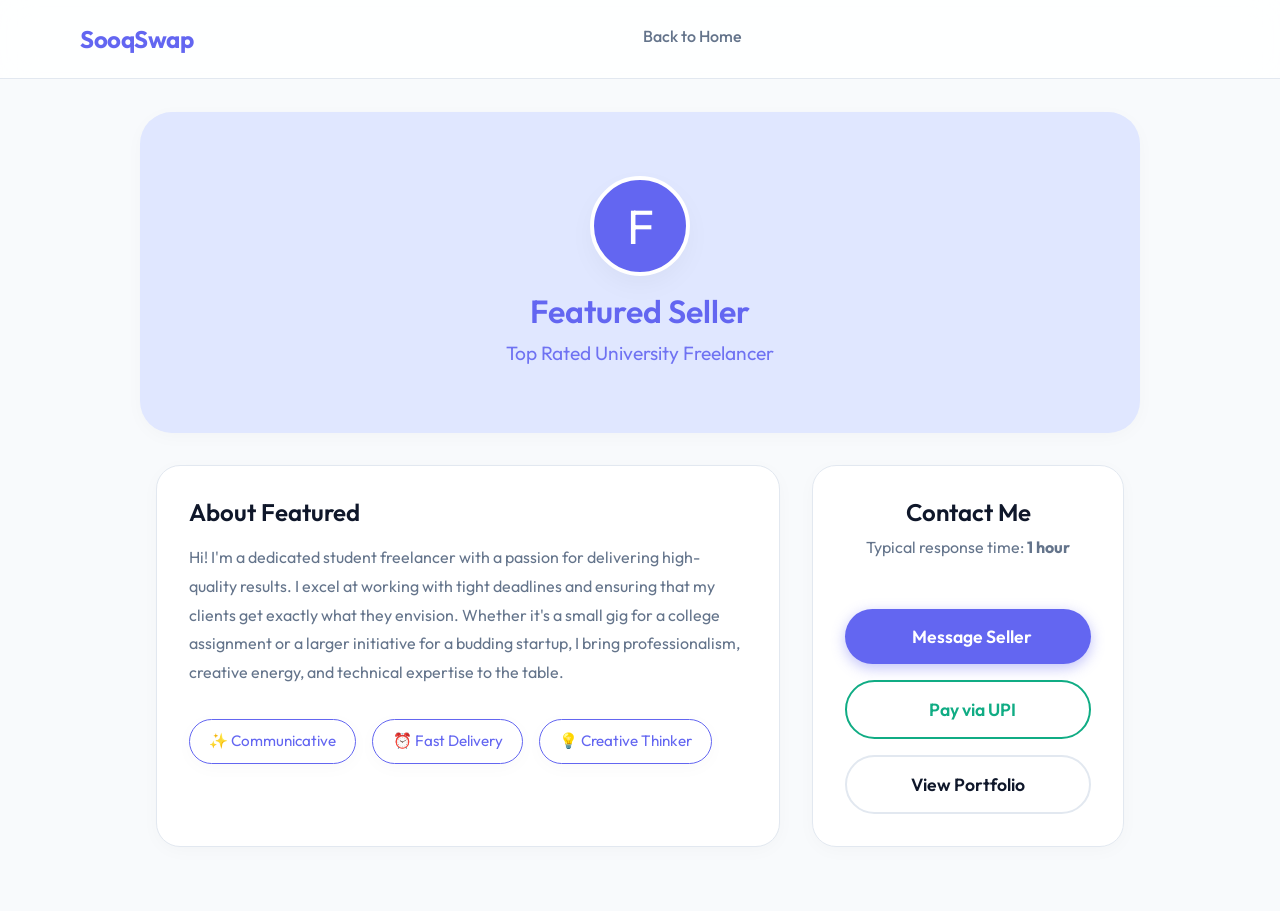
==== seller.html @ bcf52e85 "Add files via upload" ====
<!DOCTYPE html>
<html lang="en">

<head>
    <meta charset="UTF-8">
    <meta name="viewport" content="width=device-width, initial-scale=1.0">
    <title>Seller Profile - SooqSwap</title>
    <link href="https://fonts.googleapis.com/css2?family=Outfit:wght@300;400;500;600;700&display=swap" rel="stylesheet">
    <link rel="stylesheet" href="style.css">
    <script type="module" src="https://unpkg.com/ionicons@7.1.0/dist/ionicons/ionicons.esm.js"></script>
    <script nomodule src="https://unpkg.com/ionicons@7.1.0/dist/ionicons/ionicons.js"></script>
    <style>
        .profile-header {
            background-color: var(--img-bg-1);
            color: var(--brand-primary);
            padding: 4rem 2rem;
            text-align: center;
            border-radius: var(--radius-lg);
            margin: 2rem auto;
            max-width: 1000px;
            box-shadow: var(--shadow-sm);
        }

        .profile-avatar {
            width: 100px;
            height: 100px;
            border-radius: var(--radius-full);
            background-color: var(--brand-primary);
            color: white;
            font-size: 3rem;
            display: flex;
            align-items: center;
            justify-content: center;
            margin: 0 auto 1rem auto;
            border: 4px solid var(--bg-secondary);
            box-shadow: var(--shadow-md);
        }

        .seller-details-container {
            max-width: 1000px;
            margin: 0 auto 4rem auto;
            display: grid;
            grid-template-columns: 2fr 1fr;
            gap: 2rem;
            padding: 0 1rem;
        }

        .about-section {
            background-color: var(--bg-secondary);
            padding: 2rem;
            border-radius: var(--radius-md);
            border: 1px solid var(--border-color);
            box-shadow: var(--shadow-sm);
        }

        .action-card {
            background-color: var(--bg-secondary);
            padding: 2rem;
            border-radius: var(--radius-md);
            border: 1px solid var(--border-color);
            box-shadow: var(--shadow-sm);
            text-align: center;
            position: sticky;
            top: 100px;
        }

        .action-card h3 {
            margin-bottom: 0.5rem;
            font-size: 1.5rem;
        }

        .action-card p {
            color: var(--text-secondary);
            margin-bottom: 2rem;
        }

        /* Live Chat Modal Styles */
        .chat-modal-content {
            background: var(--bg-primary);
            border: 1px solid var(--border-color);
            border-radius: var(--radius-lg);
            width: 100%;
            max-width: 450px;
            box-shadow: var(--shadow-xl);
            display: flex;
            flex-direction: column;
            overflow: hidden;
            height: 80vh;
            max-height: 600px;
        }

        .chat-header {
            background: var(--brand-primary);
            color: white;
            padding: 1rem 1.5rem;
            display: flex;
            align-items: center;
            justify-content: space-between;
        }

        .chat-header-info {
            display: flex;
            align-items: center;
            gap: 1rem;
        }

        .chat-header .avatar-small {
            width: 40px;
            height: 40px;
            border-radius: 50%;
            background: rgba(255, 255, 255, 0.2);
            display: flex;
            align-items: center;
            justify-content: center;
            font-size: 1.2rem;
            font-weight: bold;
        }

        .chat-header h3 {
            font-size: 1.1rem;
            margin-bottom: 0.2rem;
        }

        .chat-header p {
            font-size: 0.8rem;
            opacity: 0.8;
            margin: 0;
        }

        .chat-body {
            padding: 1.5rem;
            flex-grow: 1;
            overflow-y: auto;
            background: var(--bg-secondary);
            display: flex;
            flex-direction: column;
            gap: 1rem;
        }

        .chat-message {
            max-width: 80%;
            padding: 0.8rem 1rem;
            border-radius: var(--radius-md);
            font-size: 0.95rem;
            line-height: 1.4;
            animation: fadeIn 0.3s ease;
        }

        .chat-message.seller {
            background: var(--bg-primary);
            color: var(--text-primary);
            align-self: flex-start;
            border-bottom-left-radius: 0;
            border: 1px solid var(--border-color);
        }

        .chat-message.customer {
            background: var(--brand-primary);
            color: white;
            align-self: flex-end;
            border-bottom-right-radius: 0;
        }

        .chat-message.system-warning {
            background: #fff3cd;
            color: #856404;
            align-self: center;
            border-radius: var(--radius-sm);
            border: 1px solid #ffeeba;
            font-size: 0.85rem;
            text-align: center;
            width: 90%;
            margin: 0.5rem 0;
        }

        .chat-input-area {
            padding: 1rem;
            background: var(--bg-primary);
            border-top: 1px solid var(--border-color);
            display: flex;
            gap: 0.5rem;
            align-items: center;
        }

        .chat-input-area input {
            flex-grow: 1;
            padding: 0.8rem;
            border: 1px solid var(--border-color);
            border-radius: 20px;
            background: var(--bg-secondary);
            color: var(--text-primary);
            outline: none;
        }

        .chat-input-area button {
            width: 45px;
            height: 45px;
            border-radius: 50%;
            border: none;
            background: var(--brand-primary);
            color: white;
            display: flex;
            align-items: center;
            justify-content: center;
            font-size: 1.2rem;
            cursor: pointer;
        }

        .typing-indicator {
            font-size: 0.85rem;
            color: var(--text-secondary);
            margin-left: 0.5rem;
            font-style: italic;
            display: none;
            align-self: flex-start;
        }

        .upi-modal-overlay {
            position: fixed;
            top: 0;
            left: 0;
            right: 0;
            bottom: 0;
            background: rgba(0, 0, 0, 0.7);
            backdrop-filter: blur(4px);
            display: none;
            align-items: center;
            justify-content: center;
            z-index: 1000;
            padding: 1rem;
        }

        .upi-modal-overlay.active {
            display: flex;
            animation: fadeIn 0.3s ease;
        }

        .upi-modal-content {
            background: var(--bg-primary);
            border: 1px solid var(--border-color);
            padding: 2.5rem;
            border-radius: var(--radius-lg);
            text-align: center;
            width: 100%;
            max-width: 400px;
            box-shadow: var(--shadow-xl);
            position: relative;
        }

        .upi-modal-close {
            position: absolute;
            top: 1rem;
            right: 1rem;
            background: transparent;
            border: none;
            font-size: 1.5rem;
            color: var(--text-secondary);
            cursor: pointer;
        }

        .qr-wrapper {
            background: white;
            padding: 1rem;
            border-radius: var(--radius-md);
            display: inline-block;
            margin: 1.5rem 0;
            box-shadow: 0 4px 6px rgba(0, 0, 0, 0.1);
        }
    </style>
</head>

<body>
    <nav class="navbar">
        <div class="nav-container">
            <div class="logo">
                <ion-icon name="flash"></ion-icon>
                <span>SooqSwap</span>
            </div>
            <div class="nav-links">
                <a href="index.html">Back to Home</a>
            </div>
            <div class="nav-actions">
                <button class="theme-toggle" id="themeToggle" aria-label="Toggle Dark Mode">
                    <ion-icon name="moon" class="moon-icon"></ion-icon>
                    <ion-icon name="sunny" class="sun-icon"></ion-icon>
                </button>
            </div>
        </div>
    </nav>

    <main style="padding-top: 80px;">
        <div class="profile-header">
            <div class="profile-avatar" id="dynChar">S</div>
            <h1 id="dynName">Loading Profile...</h1>
            <p style="font-size: 1.2rem; margin-top: 0.5rem; opacity: 0.9;">Top Rated University Freelancer</p>
        </div>

        <div class="seller-details-container">
            <div class="about-section">
                <h2 style="margin-bottom: 1rem;">About <span id="dynNameInline">User</span></h2>
                <p style="color: var(--text-secondary); line-height: 1.8; margin-bottom: 2rem;">
                    Hi! I'm a dedicated student freelancer with a passion for delivering high-quality results. I excel
                    at working with tight deadlines and ensuring that my clients get exactly what they envision.
                    Whether it's a small gig for a college assignment or a larger initiative for a budding startup, I
                    bring professionalism, creative energy, and technical expertise to the table.
                </p>
                <div style="display: flex; gap: 1rem; flex-wrap: wrap;">
                    <span class="tag"
                        style="background: transparent; color: var(--brand-primary); border-color: var(--brand-primary);">✨
                        Communicative</span>
                    <span class="tag"
                        style="background: transparent; color: var(--brand-primary); border-color: var(--brand-primary);">⏰
                        Fast Delivery</span>
                    <span class="tag"
                        style="background: transparent; color: var(--brand-primary); border-color: var(--brand-primary);">💡
                        Creative Thinker</span>
                </div>
            </div>

            <div class="action-card">
                <h3>Contact Me</h3>
                <p>Typical response time: <b>1 hour</b></p>
                <button id="contactBtn" class="btn btn-primary btn-full" style="padding: 1rem;">
                    <ion-icon name="chatbubbles" style="margin-right: 0.5rem;"></ion-icon> Message Seller
                </button>
                <button id="upiBtn" class="btn btn-outline btn-full"
                    style="padding: 1rem; margin-top: 1rem; border-color: #10ac84; color: #10ac84;">
                    <ion-icon name="cash-outline" style="margin-right: 0.5rem;"></ion-icon> Pay via UPI
                </button>
                <button class="btn btn-outline btn-full" style="padding: 1rem; margin-top: 1rem;"
                    onclick="alert('Viewing Complete Portfolio...')">
                    View Portfolio
                </button>
            </div>
        </div>
    </main>

    <!-- UPI QR Modal -->
    <div id="upiModal" class="upi-modal-overlay">
        <div class="upi-modal-content">
            <button id="closeUpiModal" class="upi-modal-close"><ion-icon name="close"></ion-icon></button>
            <h3 style="margin-bottom: 0.5rem; font-size: 1.5rem; color: var(--text-primary);">Secure UPI Payment</h3>
            <p style="color: var(--text-secondary); font-size: 0.95rem;">Scan with any UPI App<br>(GPay, PhonePe, Paytm)
            </p>

            <div class="qr-wrapper">
                <img id="upiQrCode" src="" alt="UPI QR Code" style="display: block; width: 220px; height: 220px;">
            </div>

            <p style="font-weight: 500; color: var(--text-primary); margin-bottom: 1.5rem;" id="modalUpiName">To: Seller
            </p>

            <button id="mobilePayBtn" class="btn btn-outline btn-full"
                style="padding: 1rem; border-color: #10ac84; color: #10ac84;">
                <ion-icon name="phone-portrait-outline" style="margin-right: 0.5rem;"></ion-icon> Pay directly on Mobile
            </button>
        </div>
    </div>

    <!-- Live Chat Modal -->
    <div id="contactModal" class="upi-modal-overlay">
        <div class="chat-modal-content">
            <div class="chat-header">
                <div class="chat-header-info">
                    <div class="avatar-small" id="chatHeaderAvatar">S</div>
                    <div>
                        <h3 id="chatHeaderName">Seller Name</h3>
                        <p>Typically replies quickly using WhatsApp</p>
                    </div>
                </div>
                <button id="closeContactModal"
                    style="background:transparent; border:none; color:white; font-size:1.5rem; cursor:pointer;">
                    <ion-icon name="close"></ion-icon>
                </button>
            </div>

            <div class="chat-body" id="chatBody">
                <div class="chat-message seller" id="welcomeMessage">
                    Hi! I'm online and ready to discuss your project. How can I help?
                </div>
                <div class="typing-indicator" id="typingIndicator">Seller is typing a reply via WhatsApp...</div>
            </div>

            <div class="chat-input-area">
                <input type="text" id="chatInputMessage" placeholder="Type a message..." autocomplete="off">
                <button id="sendChatBtn"><ion-icon name="send"></ion-icon></button>
            </div>
        </div>
    </div>

    <script>
        document.addEventListener('DOMContentLoaded', () => {
            // Theme setup
            const themeToggle = document.getElementById('themeToggle');
            const htmlElement = document.documentElement;
            const savedTheme = localStorage.getItem('theme');
            if (savedTheme) htmlElement.setAttribute('data-theme', savedTheme);
            themeToggle.addEventListener('click', () => {
                let currentTheme = htmlElement.getAttribute('data-theme');
                let newTheme = currentTheme === 'dark' ? 'light' : 'dark';
                htmlElement.setAttribute('data-theme', newTheme);
                localStorage.setItem('theme', newTheme);
            });

            // Extract Name from URL
            const urlParams = new URLSearchParams(window.location.search);
            const sellerName = urlParams.get('seller') || 'Featured Seller';

            document.getElementById('dynName').textContent = sellerName;
            document.getElementById('dynNameInline').textContent = sellerName.split(' ')[0];
            document.getElementById('dynChar').textContent = sellerName.charAt(0).toUpperCase();

            // Live 2-Way Chat Logic (Demo Simulation)
            const contactBtn = document.getElementById('contactBtn');
            const contactModal = document.getElementById('contactModal');
            const closeContactModal = document.getElementById('closeContactModal');
            const sendChatBtn = document.getElementById('sendChatBtn');
            const chatInputMessage = document.getElementById('chatInputMessage');
            const chatBody = document.getElementById('chatBody');
            const typingIndicator = document.getElementById('typingIndicator');
            const welcomeMessage = document.getElementById('welcomeMessage');
            const chatHeaderName = document.getElementById('chatHeaderName');
            const chatHeaderAvatar = document.getElementById('chatHeaderAvatar');

            if (contactBtn && contactModal) {

                chatHeaderName.textContent = sellerName;
                chatHeaderAvatar.textContent = sellerName.charAt(0).toUpperCase();
                welcomeMessage.textContent = `Hi! I'm ${sellerName.split(' ')[0]}, online and ready to discuss your project. How can I help?`;

                const closeCModal = () => contactModal.classList.remove('active');
                closeContactModal.addEventListener('click', closeCModal);

                contactBtn.addEventListener('click', () => {
                    contactModal.classList.add('active');
                    chatInputMessage.focus();
                });

                // Helper to prevent HTML injection while still allowing our blur span
                function escapeHTML(str) {
                    const div = document.createElement('div');
                    div.textContent = str;
                    return div.innerHTML;
                }

                function addMessage(text, isCustomer = true) {
                    const msgDiv = document.createElement('div');
                    msgDiv.classList.add('chat-message');
                    msgDiv.classList.add(isCustomer ? 'customer' : 'seller');

                    // Escape raw text first
                    let safeText = escapeHTML(text);

                    // Dynamically blur phone numbers
                    const phoneRegex = /[+]?[(]?[0-9]{3}[)]?[-\s.]?[0-9]{3}[-\s.]?[0-9]{4,6}/g;
                    safeText = safeText.replace(phoneRegex, '<span style="filter: blur(5px); user-select: none; display: inline-block; cursor: not-allowed; opacity: 0.8;" title="Phone numbers are redacted for safety">$&</span>');

                    msgDiv.innerHTML = safeText;
                    chatBody.insertBefore(msgDiv, typingIndicator);
                    chatBody.scrollTop = chatBody.scrollHeight;
                }

                function handleSend() {
                    const text = chatInputMessage.value.trim();
                    if (!text) return;

                    // 1. Add Customer Message to UI
                    addMessage(text, true);
                    chatInputMessage.value = '';

                    // 2. Simulate message route to WhatsApp backend
                    console.log(`[Backend Log] Routed customer message to WhatsApp for ${sellerName}: "${text}"`);

                    // 3. Simulate Seller responding from their phone (Demo Mode)
                    setTimeout(() => {
                        typingIndicator.style.display = 'block';
                        chatBody.scrollTop = chatBody.scrollHeight;

                        setTimeout(() => {
                            typingIndicator.style.display = 'none';

                            // A dummy automated response to show off the two-way feature
                            const dummyResponses = [
                                "Hello! I received your message on my WhatsApp.",
                                "That sounds great! My typical turnaround time for this kind of work is 2 days.",
                                "Excellent. Could you upload the files through the SooqSwap secure portal?",
                                "You can reach me directly on my personal number: +91 9961022602 if you prefer."
                            ];
                            let randomReply = dummyResponses[Math.floor(Math.random() * dummyResponses.length)];

                            // If they asked for a number or we randomly picked the number response, trigger the safety feature
                            if (text.toLowerCase().includes('number') || text.toLowerCase().includes('phone')) {
                                randomReply = "Sure, you can call my personal cell at 9961022602.";
                            }

                            // Actually output the seller's bubble
                            addMessage(randomReply, false);

                            // Immediately scan the DOM or the string we just sent to see if it breaches safety.
                            const phoneRegex = /[+]?[(]?[0-9]{3}[)]?[-\s.]?[0-9]{3}[-\s.]?[0-9]{4,6}/im;
                            if (phoneRegex.test(randomReply)) {
                                setTimeout(() => {
                                    const warningDiv = document.createElement('div');
                                    warningDiv.classList.add('chat-message', 'system-warning');
                                    warningDiv.innerHTML = `<ion-icon name="warning-outline" style="vertical-align: middle; margin-right: 4px; font-size: 1.1rem; color: #dc3545;"></ion-icon> <strong>Safety Alert:</strong> The seller provided a personal phone number. For your protection and payment security, please keep all communication and transactions within the SooqSwap platform.`;
                                    chatBody.insertBefore(warningDiv, typingIndicator);
                                    chatBody.scrollTop = chatBody.scrollHeight;
                                }, 800);
                            }
                        }, 2500); // Seller takes 2.5s to type
                    }, 1000); // 1s delay before starting to type
                }

                sendChatBtn.addEventListener('click', handleSend);
                chatInputMessage.addEventListener('keypress', (e) => {
                    if (e.key === 'Enter') handleSend();
                });
            }

            // UPI Payment Logic
            const upiBtn = document.getElementById('upiBtn');
            const upiModal = document.getElementById('upiModal');
            const closeUpiModal = document.getElementById('closeUpiModal');
            const upiQrCode = document.getElementById('upiQrCode');
            const mobilePayBtn = document.getElementById('mobilePayBtn');
            const modalUpiName = document.getElementById('modalUpiName');

            if (upiBtn && upiModal) {
                // Close Modal Logic
                const closeModal = () => upiModal.classList.remove('active');
                closeUpiModal.addEventListener('click', closeModal);
                upiModal.addEventListener('click', (e) => {
                    if (e.target === upiModal) closeModal();
                });

                let generatedUpiLink = '';

                upiBtn.addEventListener('click', () => {
                    if (sellerName.toLowerCase().includes('shivanaraya suresh')) {
                        // Note: Replace with your actual UPI ID if it is different
                        const YOUR_UPI_ID = '9961022602@ybl';

                        // Construct Standard Intent
                        generatedUpiLink = `upi://pay?pa=${YOUR_UPI_ID}&pn=${encodeURIComponent(sellerName)}&cu=INR&tn=SooqSwap Payment`;

                        // Generate dynamic QR Code image via QRServer API
                        upiQrCode.src = `https://api.qrserver.com/v1/create-qr-code/?size=250x250&data=${encodeURIComponent(generatedUpiLink)}`;
                        modalUpiName.textContent = `To: ${sellerName}`;

                        // Show the Modal
                        upiModal.classList.add('active');
                    } else {
                        alert('Direct UPI QR payments are only enabled for verified sellers like Shivanaraya Suresh.');
                    }
                });

                // Mobile intent click fallback inside modal
                mobilePayBtn.addEventListener('click', () => {
                    if (generatedUpiLink) {
                        window.location.href = generatedUpiLink;
                    }
                });
            }
        });
    </script>
</body>

</html>
---- style.css ----
:root {
    /* Light Theme Tokens */
    --bg-primary: #f8fafc;
    --bg-secondary: #ffffff;
    --text-primary: #0f172a;
    --text-secondary: #64748b;
    --border-color: #e2e8f0;

    --brand-primary: #6366f1;
    --brand-primary-hover: #4f46e5;

    --nav-bg: rgba(255, 255, 255, 0.85);
    --shadow-sm: 0 4px 20px -2px rgb(0 0 0 / 0.03);
    /* Softer shadows for aesthetic feel */
    --shadow-md: 0 10px 30px -5px rgb(0 0 0 / 0.05);
    --shadow-lg: 0 20px 40px -10px rgb(0 0 0 / 0.08);

    --radius-sm: 16px;
    --radius-md: 24px;
    --radius-lg: 32px;
    --radius-full: 9999px;

    /* Dynamic Image BGs */
    --img-bg-1: #e0e7ff;
    --img-bg-2: #ccfbf1;
    --img-bg-3: #fce7f3;
    --img-bg-4: #e0f2fe;
}

[data-theme="dark"] {
    /* Dark Theme Tokens */
    --bg-primary: #0f172a;
    --bg-secondary: #1e293b;
    --text-primary: #f8fafc;
    --text-secondary: #94a3b8;
    --border-color: #334155;

    --brand-primary: #818cf8;
    --brand-primary-hover: #a5b4fc;

    --nav-bg: rgba(30, 41, 59, 0.85);
    --shadow-sm: 0 4px 20px -2px rgb(0 0 0 / 0.15);
    --shadow-md: 0 10px 30px -5px rgb(0 0 0 / 0.25);
    --shadow-lg: 0 20px 40px -10px rgb(0 0 0 / 0.4);

    /* Dark Theme Image BGs */
    --img-bg-1: #312e81;
    --img-bg-2: #115e59;
    --img-bg-3: #831843;
    --img-bg-4: #075985;
}

* {
    margin: 0;
    padding: 0;
    box-sizing: border-box;
    transition: background-color 0.4s ease, color 0.4s ease, border-color 0.4s ease, box-shadow 0.4s ease;
}

body {
    font-family: 'Outfit', sans-serif;
    background-color: var(--bg-primary);
    color: var(--text-primary);
    line-height: 1.6;
    overflow-x: hidden;
}

a {
    text-decoration: none;
    color: inherit;
}

h1,
h2,
h3 {
    line-height: 1.2;
    font-weight: 600;
}

/* Navbar */
.navbar {
    position: fixed;
    top: 0;
    left: 0;
    width: 100%;
    z-index: 100;
    background-color: var(--nav-bg);
    backdrop-filter: blur(16px);
    -webkit-backdrop-filter: blur(16px);
    border-bottom: 1px solid var(--border-color);
}

.nav-container {
    max-width: 1200px;
    margin: 0 auto;
    padding: 1.25rem 2rem;
    display: flex;
    justify-content: space-between;
    align-items: center;
}

.logo {
    display: flex;
    align-items: center;
    gap: 0.5rem;
    font-size: 1.5rem;
    font-weight: 700;
    color: var(--brand-primary);
    letter-spacing: -0.5px;
}

.nav-links {
    display: flex;
    gap: 2.5rem;
}

.nav-links a {
    font-weight: 500;
    color: var(--text-secondary);
    position: relative;
    padding-bottom: 0.25rem;
}

.nav-links a:hover,
.nav-links a.active {
    color: var(--brand-primary);
}

.nav-links a.active::after {
    content: '';
    position: absolute;
    bottom: -4px;
    left: 0;
    width: 100%;
    height: 3px;
    background-color: var(--brand-primary);
    border-radius: var(--radius-full);
}

.nav-actions {
    display: flex;
    align-items: center;
    gap: 1.25rem;
}

.theme-toggle {
    background: none;
    border: none;
    color: var(--text-primary);
    font-size: 1.5rem;
    cursor: pointer;
    display: flex;
    align-items: center;
    justify-content: center;
    padding: 0.5rem;
    border-radius: var(--radius-full);
}

.theme-toggle:hover {
    background-color: var(--bg-secondary);
}

.theme-toggle .sun-icon {
    display: none;
}

[data-theme="dark"] .theme-toggle .moon-icon {
    display: none;
}

[data-theme="dark"] .theme-toggle .sun-icon {
    display: block;
}

.btn {
    padding: 0.8rem 1.75rem;
    border-radius: var(--radius-full);
    font-weight: 600;
    font-family: 'Outfit', sans-serif;
    cursor: pointer;
    border: none;
    transition: transform 0.3s cubic-bezier(0.4, 0, 0.2, 1), box-shadow 0.3s;
}

.btn:hover {
    transform: translateY(-2px);
}

.btn-outline {
    background: transparent;
    border: 2px solid var(--border-color);
    color: var(--text-primary);
}

.btn-outline:hover {
    border-color: var(--brand-primary);
    color: var(--brand-primary);
}

.btn-primary {
    background: var(--brand-primary);
    color: white;
    box-shadow: 0 4px 14px 0 rgba(99, 102, 241, 0.4);
}

.btn-primary:hover {
    background: var(--brand-primary-hover);
    box-shadow: 0 8px 24px rgba(99, 102, 241, 0.5);
}

/* Main Layout */
main {
    max-width: 1200px;
    margin: 0 auto;
    padding: 0 2rem;
    padding-top: 120px;
    /* Offset navbar */
}

/* Hero Section */
.hero {
    position: relative;
    padding: 6rem 0 5rem;
    text-align: center;
    display: flex;
    flex-direction: column;
    align-items: center;
}

.hero-content {
    display: flex;
    flex-direction: column;
    align-items: center;
    width: 100%;
    position: relative;
    z-index: 1;
}

/* Floating Shapes */
.floating-shape {
    position: absolute;
    border-radius: var(--radius-full);
    filter: blur(80px);
    z-index: 0;
    opacity: 0.4;
    animation: float 12s infinite ease-in-out alternate;
}

.shape-1 {
    width: 350px;
    height: 350px;
    background: var(--brand-primary);
    top: 5%;
    left: -10%;
    animation-delay: 0s;
}

.shape-2 {
    width: 450px;
    height: 450px;
    background: #f472b6;
    top: 30%;
    right: -15%;
    animation-delay: -6s;
}

.shape-3 {
    width: 300px;
    height: 300px;
    background: #38bdf8;
    bottom: -20%;
    left: 15%;
    animation-delay: -3s;
}

@keyframes float {
    0% {
        transform: translate(0, 0) scale(1);
    }

    100% {
        transform: translate(40px, -40px) scale(1.1);
    }
}

.hero h1 {
    font-size: 4rem;
    margin-bottom: 1.5rem;
    letter-spacing: -1.5px;
    background: linear-gradient(135deg, var(--brand-primary), #a855f7);
    -webkit-background-clip: text;
    background-clip: text;
    -webkit-text-fill-color: transparent;
    max-width: 900px;
}

.hero p {
    font-size: 1.25rem;
    color: var(--text-secondary);
    max-width: 650px;
    margin-bottom: 3.5rem;
}

.search-bar-container {
    position: relative;
    width: 100%;
    max-width: 700px;
    margin: 0 auto 1.5rem auto;
}

.search-bar {
    display: flex;
    align-items: center;
    background-color: var(--bg-secondary);
    padding: 0.5rem;
    border-radius: var(--radius-full);
    box-shadow: var(--shadow-md);
    width: 100%;
    border: 1px solid var(--border-color);
    transition: all 0.3s ease;
}

.search-bar:hover {
    box-shadow: var(--shadow-lg);
}

.search-dropdown {
    position: absolute;
    top: calc(100% + 10px);
    left: 0;
    right: 0;
    background: var(--bg-secondary);
    border: 1px solid var(--border-color);
    border-radius: var(--radius-md);
    box-shadow: var(--shadow-lg);
    z-index: 50;
    max-height: 350px;
    overflow-y: auto;
    padding: 0.5rem;
    animation: fadeIn 0.2s ease;
}

.search-result-item {
    display: flex;
    align-items: center;
    gap: 1rem;
    padding: 0.75rem 1rem;
    border-radius: var(--radius-sm);
    cursor: pointer;
    transition: background 0.2s;
    text-align: left;
}

.search-result-item:hover {
    background: var(--bg-primary);
}

.search-result-item .item-icon {
    width: 40px;
    height: 40px;
    border-radius: var(--radius-sm);
    display: flex;
    align-items: center;
    justify-content: center;
    font-size: 1.5rem;
    background: var(--img-bg-1);
    color: var(--brand-primary);
}

.search-result-item .item-details {
    flex: 1;
}

.search-result-item .item-title {
    font-size: 1rem;
    font-weight: 500;
    color: var(--text-primary);
    margin-bottom: 0.15rem;
    display: -webkit-box;
    -webkit-line-clamp: 1;
    line-clamp: 1;
    -webkit-box-orient: vertical;
    overflow: hidden;
}

.search-result-item .item-seller {
    font-size: 0.85rem;
    color: var(--text-secondary);
}

.search-bar ion-icon {
    font-size: 1.5rem;
    color: var(--text-secondary);
    margin: 0 1.25rem;
}

.search-bar input {
    flex: 1;
    border: none;
    background: transparent;
    font-size: 1.1rem;
    color: var(--text-primary);
    font-family: 'Outfit', sans-serif;
    outline: none;
}

.search-bar input::placeholder {
    color: var(--text-secondary);
}

.search-btn {
    background-color: var(--brand-primary);
    color: white;
    border: none;
    padding: 1.1rem 2.25rem;
    border-radius: var(--radius-full);
    font-family: 'Outfit', sans-serif;
    font-weight: 600;
    font-size: 1rem;
    cursor: pointer;
    transition: background-color 0.2s, transform 0.2s;
}

.search-btn:hover {
    background-color: var(--brand-primary-hover);
    transform: scale(1.02);
}

.popular-tags {
    margin-top: 2.5rem;
    display: flex;
    gap: 1rem;
    align-items: center;
    flex-wrap: wrap;
    justify-content: center;
    color: var(--text-secondary);
}

.tag {
    background-color: var(--bg-secondary);
    padding: 0.6rem 1.2rem;
    border-radius: var(--radius-full);
    font-size: 0.95rem;
    border: 1px solid var(--border-color);
    cursor: pointer;
    box-shadow: var(--shadow-sm);
    transition: all 0.3s ease;
}

.tag:hover {
    border-color: var(--brand-primary);
    color: var(--brand-primary);
    transform: translateY(-2px);
    box-shadow: var(--shadow-md);
}

/* Services Section */
.services {
    padding: 4rem 0 8rem;
}

.section-header {
    display: flex;
    justify-content: space-between;
    align-items: flex-end;
    margin-bottom: 3rem;
    padding: 0 0.5rem;
}

.section-header h2 {
    font-size: 2.25rem;
    letter-spacing: -0.5px;
}

.view-all {
    display: flex;
    align-items: center;
    gap: 0.5rem;
    color: var(--brand-primary);
    font-weight: 600;
    font-size: 1.1rem;
    transition: gap 0.3s ease;
}

.view-all:hover {
    gap: 0.75rem;
}

.services-grid {
    display: grid;
    grid-template-columns: repeat(auto-fill, minmax(290px, 1fr));
    gap: 2.5rem;
}

/* Service Card */
.service-card {
    background-color: var(--bg-secondary);
    border-radius: var(--radius-md);
    overflow: hidden;
    border: 1px solid var(--border-color);
    box-shadow: var(--shadow-sm);
    transition: transform 0.4s cubic-bezier(0.175, 0.885, 0.32, 1.275), box-shadow 0.4s ease;
    display: flex;
    flex-direction: column;
}

.service-card:hover {
    transform: translateY(-12px);
    box-shadow: var(--shadow-lg);
}

.card-image {
    height: 200px;
    display: flex;
    align-items: center;
    justify-content: center;
}

.card-icon {
    font-size: 4.5rem;
    color: var(--brand-primary);
    opacity: 0.8;
    transition: transform 0.5s ease;
}

.service-card:hover .card-icon {
    transform: scale(1.1);
}

.card-content {
    padding: 1.75rem;
    display: flex;
    flex-direction: column;
    flex: 1;
}

.seller-info {
    display: flex;
    align-items: center;
    gap: 0.75rem;
    margin-bottom: 1.25rem;
}

.avatar {
    width: 36px;
    height: 36px;
    border-radius: var(--radius-full);
    display: flex;
    align-items: center;
    justify-content: center;
    color: white;
    font-weight: bold;
    font-size: 1rem;
}

.seller-name {
    font-weight: 600;
    font-size: 1rem;
}

.level {
    font-size: 0.85rem;
    color: var(--brand-primary);
    background: var(--bg-primary);
    padding: 0.3rem 0.6rem;
    border-radius: var(--radius-full);
    margin-left: auto;
    font-weight: 500;
}

.service-card h3 {
    font-size: 1.15rem;
    font-weight: 500;
    margin-bottom: 1.75rem;
    flex: 1;
    display: -webkit-box;
    -webkit-line-clamp: 2;
    line-clamp: 2;
    -webkit-box-orient: vertical;
    overflow: hidden;
    color: var(--text-primary);
}

.rating {
    display: flex;
    align-items: center;
    gap: 0.25rem;
    color: #f59e0b;
    font-weight: 600;
    margin-bottom: 1rem;
}

.rating .reviews {
    color: var(--text-secondary);
    font-weight: 400;
    font-size: 0.95rem;
    margin-left: 0.25rem;
}

.card-footer {
    border-top: 1px solid var(--border-color);
    padding-top: 1.25rem;
}

/* Dual Pricing Layout */
.price-model {
    display: flex;
    align-items: center;
    justify-content: space-between;
}

.price-tier {
    display: flex;
    flex-direction: column;
}

.price-tier small {
    font-size: 0.75rem;
    text-transform: uppercase;
    letter-spacing: 1px;
    color: var(--text-secondary);
    margin-bottom: 0.25rem;
}

.price-tier strong {
    font-size: 1.15rem;
    color: var(--text-primary);
}

.price-tier.student strong {
    color: var(--brand-primary);
    /* Highlighted price for students */
}

.divider {
    width: 1px;
    height: 30px;
    background-color: var(--border-color);
    margin: 0 1rem;
}

/* Categories Section */
.categories {
    padding: 4rem 0;
}

.categories-grid {
    display: grid;
    grid-template-columns: repeat(auto-fit, minmax(250px, 1fr));
    gap: 2rem;
}

.category-card {
    background-color: var(--bg-secondary);
    padding: 2rem;
    border-radius: var(--radius-md);
    border: 1px solid var(--border-color);
    box-shadow: var(--shadow-sm);
    text-align: center;
    transition: transform 0.3s ease, box-shadow 0.3s ease;
    cursor: pointer;
}

.category-card:hover {
    transform: translateY(-8px);
    box-shadow: var(--shadow-md);
    border-color: var(--brand-primary);
}

.cat-icon-wrapper {
    width: 64px;
    height: 64px;
    border-radius: var(--radius-full);
    display: flex;
    align-items: center;
    justify-content: center;
    font-size: 2rem;
    margin: 0 auto 1.25rem;
}

.category-card h3 {
    font-size: 1.25rem;
    margin-bottom: 0.5rem;
}

.category-card p {
    color: var(--text-secondary);
    font-size: 0.95rem;
}

/* How It Works Section */
.how-it-works {
    padding: 6rem 0;
    background-color: var(--bg-primary);
}

.section-header.center {
    text-align: center;
    justify-content: center;
    flex-direction: column;
}

.steps-container {
    display: grid;
    grid-template-columns: repeat(auto-fit, minmax(300px, 1fr));
    gap: 3rem;
    margin-top: 3rem;
    text-align: center;
}

.step {
    padding: 2rem;
}

.step-icon {
    position: relative;
    width: 80px;
    height: 80px;
    margin: 0 auto 1.5rem;
    background-color: var(--img-bg-1);
    color: var(--brand-primary);
    border-radius: var(--radius-full);
    display: flex;
    align-items: center;
    justify-content: center;
    font-size: 2.5rem;
}

.step-number {
    position: absolute;
    top: -5px;
    right: -5px;
    width: 30px;
    height: 30px;
    background-color: var(--text-primary);
    color: var(--bg-primary);
    border-radius: var(--radius-full);
    font-size: 1rem;
    font-weight: bold;
    display: flex;
    align-items: center;
    justify-content: center;
    border: 3px solid var(--bg-primary);
}

.step h3 {
    font-size: 1.5rem;
    margin-bottom: 1rem;
}

.step p {
    color: var(--text-secondary);
    line-height: 1.6;
}

/* Modal Styling */
.modal-overlay {
    position: fixed;
    top: 0;
    left: 0;
    width: 100%;
    height: 100%;
    background-color: rgba(15, 23, 42, 0.7);
    backdrop-filter: blur(8px);
    -webkit-backdrop-filter: blur(8px);
    z-index: 1000;
    display: flex;
    align-items: center;
    justify-content: center;
    opacity: 0;
    visibility: hidden;
    transition: all 0.3s ease;
}

.modal-overlay.active {
    opacity: 1;
    visibility: visible;
}

.modal-content {
    background-color: var(--bg-secondary);
    width: 100%;
    max-width: 450px;
    border-radius: var(--radius-lg);
    padding: 2.5rem;
    position: relative;
    box-shadow: var(--shadow-lg);
    transform: scale(0.95) translateY(20px);
    transition: all 0.3s cubic-bezier(0.4, 0, 0.2, 1);
    border: 1px solid var(--border-color);
}

.modal-overlay.active .modal-content {
    transform: scale(1) translateY(0);
}

.close-modal {
    position: absolute;
    top: 1.5rem;
    right: 1.5rem;
    background: none;
    border: none;
    font-size: 1.5rem;
    color: var(--text-secondary);
    cursor: pointer;
    transition: color 0.2s;
}

.close-modal:hover {
    color: var(--text-primary);
}

.modal-header {
    text-align: center;
    margin-bottom: 2rem;
}

.modal-logo-icon {
    font-size: 2.5rem;
    color: var(--brand-primary);
    margin-bottom: 1rem;
}

.modal-header h2 {
    font-size: 1.8rem;
    margin-bottom: 0.5rem;
}

.modal-header p {
    color: var(--text-secondary);
}

.auth-tabs {
    display: flex;
    justify-content: center;
    gap: 1rem;
    margin-bottom: 1.5rem;
    border-bottom: 1px solid var(--border-color);
}

.auth-tab {
    background: none;
    border: none;
    padding: 0.75rem 1rem;
    font-size: 1rem;
    color: var(--text-secondary);
    font-weight: 500;
    cursor: pointer;
    font-family: inherit;
    border-bottom: 2px solid transparent;
    transition: all 0.2s;
}

.auth-tab:hover {
    color: var(--text-primary);
}

.auth-tab.active {
    color: var(--brand-primary);
    border-bottom-color: var(--brand-primary);
}

.form-hint {
    font-size: 0.85rem;
    color: var(--text-secondary);
    margin-bottom: 1.5rem;
    text-align: center;
}

.modal-form .input-group {
    margin-bottom: 1.5rem;
}

.input-group label {
    display: block;
    margin-bottom: 0.5rem;
    font-weight: 500;
    font-size: 0.95rem;
}

.input-group input {
    width: 100%;
    padding: 0.8rem 1rem;
    border-radius: var(--radius-md);
    border: 1px solid var(--border-color);
    background-color: var(--bg-primary);
    color: var(--text-primary);
    font-family: 'Outfit', sans-serif;
    outline: none;
    transition: border-color 0.2s;
}

.input-group input:focus {
    border-color: var(--brand-primary);
}

.btn-full {
    width: 100%;
    padding: 1rem;
    font-size: 1.1rem;
    margin-top: 1rem;
}

.modal-footer {
    text-align: center;
    margin-top: 2rem;
    font-size: 0.95rem;
    color: var(--text-secondary);
}

.modal-footer a {
    color: var(--brand-primary);
    font-weight: 600;
}

.modal-footer a:hover {
    text-decoration: underline;
}

/* Footer */
footer {
    padding: 3rem 0;
    border-top: 1px solid var(--border-color);
    background-color: var(--bg-secondary);
}

.footer-container {
    max-width: 1200px;
    margin: 0 auto;
    padding: 0 2rem;
    display: flex;
    justify-content: space-between;
    align-items: center;
    color: var(--text-secondary);
}

/* AI Chatbot Widgets */
.chatbot-container {
    position: fixed;
    bottom: 2rem;
    right: 2rem;
    z-index: 999;
}

.chat-toggle-btn {
    width: 60px;
    height: 60px;
    border-radius: var(--radius-full);
    background: linear-gradient(135deg, var(--brand-primary), #a855f7);
    color: white;
    border: none;
    font-size: 2rem;
    display: flex;
    align-items: center;
    justify-content: center;
    cursor: pointer;
    box-shadow: var(--shadow-lg);
    transition: transform 0.3s cubic-bezier(0.175, 0.885, 0.32, 1.275);
}

.chat-toggle-btn:hover {
    transform: scale(1.1);
}

.chat-window {
    position: absolute;
    bottom: 80px;
    right: 0;
    width: 350px;
    background-color: var(--bg-secondary);
    border-radius: var(--radius-md);
    box-shadow: var(--shadow-lg);
    border: 1px solid var(--border-color);
    display: flex;
    flex-direction: column;
    overflow: hidden;
    transform-origin: bottom right;
    transform: scale(0);
    opacity: 0;
    visibility: hidden;
    transition: all 0.3s cubic-bezier(0.4, 0, 0.2, 1);
}

.chat-window.open {
    transform: scale(1);
    opacity: 1;
    visibility: visible;
}

.chat-header {
    background: linear-gradient(135deg, var(--brand-primary), #a855f7);
    color: white;
    padding: 1rem 1.25rem;
    display: flex;
    justify-content: space-between;
    align-items: center;
}

.chat-header-info {
    display: flex;
    align-items: center;
    gap: 0.5rem;
}

.ai-sparkle {
    font-size: 1.25rem;
}

.chat-header h3 {
    font-size: 1.1rem;
    font-weight: 600;
}

.close-chat {
    background: none;
    border: none;
    color: white;
    font-size: 1.5rem;
    cursor: pointer;
    transition: transform 0.2s;
}

.close-chat:hover {
    transform: rotate(90deg);
}

.chat-messages {
    height: 350px;
    overflow-y: auto;
    padding: 1rem;
    display: flex;
    flex-direction: column;
    gap: 1rem;
    background-color: var(--bg-primary);
}

.message {
    max-width: 85%;
    display: flex;
    flex-direction: column;
}

.message-content {
    padding: 0.8rem 1rem;
    border-radius: var(--radius-md);
    font-size: 0.95rem;
    line-height: 1.4;
}

.ai-message {
    align-self: flex-start;
}

.ai-message .message-content {
    background-color: var(--bg-secondary);
    border: 1px solid var(--border-color);
    color: var(--text-primary);
    border-bottom-left-radius: 4px;
}

.user-message {
    align-self: flex-end;
}

.user-message .message-content {
    background-color: var(--brand-primary);
    color: white;
    border-bottom-right-radius: 4px;
}

.chat-input-area {
    padding: 1rem;
    background-color: var(--bg-secondary);
    border-top: 1px solid var(--border-color);
    display: flex;
    gap: 0.5rem;
}

.chat-input-area input {
    flex: 1;
    padding: 0.8rem;
    border: 1px solid var(--border-color);
    border-radius: var(--radius-full);
    background-color: var(--bg-primary);
    color: var(--text-primary);
    font-family: inherit;
    outline: none;
    transition: border-color 0.2s;
}

.chat-input-area input:focus {
    border-color: var(--brand-primary);
}

.chat-send-btn {
    width: 42px;
    height: 42px;
    border-radius: var(--radius-full);
    background-color: var(--brand-primary);
    color: white;
    border: none;
    display: flex;
    align-items: center;
    justify-content: center;
    cursor: pointer;
    font-size: 1.25rem;
    transition: background-color 0.2s;
}

.chat-send-btn:hover {
    background-color: var(--brand-primary-hover);
}

/* Responsive */
@media (max-width: 768px) {
    .hero h1 {
        font-size: 2.8rem;
    }

    .nav-links {
        display: none;
    }

    .search-bar {
        padding: 0.35rem;
    }

    .search-btn {
        padding: 0.9rem 1.75rem;
    }

    .modal-content {
        padding: 2rem 1.5rem;
    }
}

/* --- Dashboard Styles --- */
.dashboard-container {
    padding-top: 1rem;
    animation: fadeIn 0.4s ease;
}

@keyframes fadeIn {
    from {
        opacity: 0;
        transform: translateY(10px);
    }

    to {
        opacity: 1;
        transform: translateY(0);
    }
}

.dashboard-header {
    display: flex;
    justify-content: space-between;
    align-items: center;
    margin-bottom: 2rem;
    flex-wrap: wrap;
    gap: 1.5rem;
}

.dash-user-info {
    display: flex;
    align-items: center;
    gap: 1rem;
}

.dash-avatar {
    width: 60px;
    height: 60px;
    font-size: 1.5rem;
}

.dash-level {
    color: var(--text-secondary);
    display: flex;
    align-items: center;
}

.dash-actions {
    display: flex;
    gap: 1rem;
}

.dash-stats {
    display: grid;
    grid-template-columns: repeat(auto-fit, minmax(220px, 1fr));
    gap: 1.5rem;
    margin-bottom: 3rem;
}

.stat-card {
    background: var(--bg-secondary);
    border: 1px solid var(--border-color);
    border-radius: var(--radius-md);
    padding: 1.5rem;
    display: flex;
    align-items: center;
    gap: 1.5rem;
    box-shadow: var(--shadow-sm);
    transition: transform 0.3s, box-shadow 0.3s;
}

.stat-card:hover {
    transform: translateY(-5px);
    box-shadow: var(--shadow-md);
}

.stat-icon {
    width: 50px;
    height: 50px;
    border-radius: var(--radius-full);
    display: flex;
    align-items: center;
    justify-content: center;
    font-size: 1.75rem;
}

.stat-details p {
    color: var(--text-secondary);
    font-size: 0.9rem;
    margin-bottom: 0.25rem;
    text-transform: uppercase;
    letter-spacing: 0.5px;
}

.stat-details h3 {
    font-size: 1.5rem;
}

.dash-grid {
    display: grid;
    grid-template-columns: 2fr 1fr;
    gap: 2rem;
}

@media (max-width: 900px) {
    .dash-grid {
        grid-template-columns: 1fr;
    }
}

.dash-section {
    background: var(--bg-secondary);
    border: 1px solid var(--border-color);
    border-radius: var(--radius-md);
    padding: 1.5rem;
    box-shadow: var(--shadow-sm);
}

.dash-section-header {
    display: flex;
    justify-content: space-between;
    align-items: center;
    margin-bottom: 1.5rem;
    border-bottom: 1px solid var(--border-color);
    padding-bottom: 0.75rem;
}

.dash-section-header a {
    color: var(--brand-primary);
    font-weight: 500;
    font-size: 0.9rem;
}

/* Project List */
.project-list {
    display: flex;
    flex-direction: column;
    gap: 1.25rem;
}

.project-item {
    padding-bottom: 1.25rem;
    border-bottom: 1px solid var(--border-color);
}

.project-item:last-child {
    border-bottom: none;
    padding-bottom: 0;
}

.project-info {
    margin-bottom: 0.75rem;
}

.project-info h4 {
    font-size: 1.1rem;
    margin-bottom: 0.25rem;
}

.project-info p {
    color: var(--text-secondary);
    font-size: 0.9rem;
}

.project-info span {
    color: var(--brand-primary);
    font-weight: 500;
}

.project-status {
    display: flex;
    align-items: center;
    gap: 1rem;
}

.progress-bar {
    flex: 1;
    height: 8px;
    background: var(--border-color);
    border-radius: var(--radius-full);
    overflow: hidden;
}

.progress {
    height: 100%;
    background: var(--brand-primary);
    border-radius: var(--radius-full);
}

.project-status span {
    font-size: 0.85rem;
    color: var(--text-secondary);
    white-space: nowrap;
}

/* Inquiries List */
.inquiry-list {
    display: flex;
    flex-direction: column;
    gap: 1.25rem;
}

.inquiry-item {
    display: flex;
    gap: 1rem;
}

.inquiry-content h4 {
    font-size: 1rem;
}

.inquiry-content p {
    font-size: 0.9rem;
    color: var(--text-secondary);
    margin-top: 0.2rem;
    line-height: 1.4;
    display: -webkit-box;
    -webkit-line-clamp: 2;
    line-clamp: 2;
    -webkit-box-orient: vertical;
    overflow: hidden;
}

.inquiry-content .time {
    font-size: 0.75rem;
    color: var(--brand-primary);
    margin-top: 0.25rem;
    display: block;
}

/* Reviews */
.review-item {
    margin-bottom: 1rem;
}

.review-header {
    display: flex;
    justify-content: space-between;
    align-items: center;
}

.review-header .date {
    font-size: 0.85rem;
    color: var(--text-secondary);
}

/* Base Responsive Elements */
@media (max-width: 600px) {

    /* Navbar Adjustment */
    .nav-container {
        padding: 0.75rem 1rem;
    }

    .logo {
        font-size: 1.1rem;
    }

    .logo span {
        display: none;
        /* Hide 'SooqSwap' text on very small screens to save space, only show flash icon if needed. Wait, no, maybe leave it, but shrink it */
        display: inline-block;
    }

    .nav-actions {
        gap: 0.4rem;
    }

    .nav-actions .btn {
        padding: 0.5rem 0.8rem;
        font-size: 0.85rem;
        white-space: nowrap;
    }

    #openSignIn.btn {
        display: none !important;
    }

    /* Hero / Search Adjustment */
    main {
        padding-top: 80px;
    }

    .hero {
        padding: 2rem 0;
    }

    .hero h1 {
        font-size: 1.8rem;
        margin-bottom: 1rem;
    }

    .hero p {
        font-size: 1rem;
        margin-bottom: 2rem;
        padding: 0 0.5rem;
    }

    .search-bar {
        flex-direction: column;
        background-color: transparent;
        box-shadow: none;
        border: none;
        gap: 0.5rem;
    }

    .search-bar input {
        width: 100%;
        background-color: var(--bg-secondary);
        padding: 1rem;
        border-radius: var(--radius-full);
        border: 1px solid var(--border-color);
        box-shadow: var(--shadow-sm);
    }

    .search-bar ion-icon {
        display: none;
        /* Hide icon inside mobile search */
    }

    .search-btn {
        width: 100%;
        padding: 0.9rem 1rem;
        /* slightly less padding */
    }

    .popular-tags {
        margin-top: 1.5rem;
        gap: 0.5rem;
    }

    .tag {
        padding: 0.4rem 0.75rem;
        font-size: 0.8rem;
    }

    .section-header h2 {
        font-size: 1.6rem;
    }

    .section-header {
        margin-bottom: 1.5rem;
    }

    /* Modal Mobile */
    .modal-content {
        padding: 1.5rem;
        width: 95%;
        margin: 1rem;
    }

    .auth-tab {
        padding: 0.5rem;
        font-size: 0.9rem;
    }

    /* Seller Dashboard Mobile Adjustments */
    .dashboard-header {
        flex-direction: column;
        align-items: flex-start;
        gap: 1rem;
    }

    .dash-actions {
        width: 100%;
        justify-content: space-between;
    }

    .dash-actions .btn {
        flex: 1;
        padding: 0.75rem;
        font-size: 0.85rem;
        display: flex;
        justify-content: center;
        align-items: center;
    }

    .dash-stats {
        grid-template-columns: 1fr 1fr;
        gap: 1rem;
    }

    .stat-card {
        padding: 1rem;
        flex-direction: column;
        align-items: flex-start;
        gap: 0.75rem;
    }

    .stat-icon {
        width: 40px;
        height: 40px;
        font-size: 1.25rem;
    }

    .stat-details h3 {
        font-size: 1.25rem;
    }

    .dash-grid {
        grid-template-columns: 1fr;
    }

    /* Steps and Categories */
    .steps-container {
        gap: 1.5rem;
    }

    .step {
        padding: 1rem;
    }
}

@media (max-width: 400px) {
    .dash-stats {
        grid-template-columns: 1fr;
    }

    .hero h1 {
        font-size: 1.8rem;
    }
}
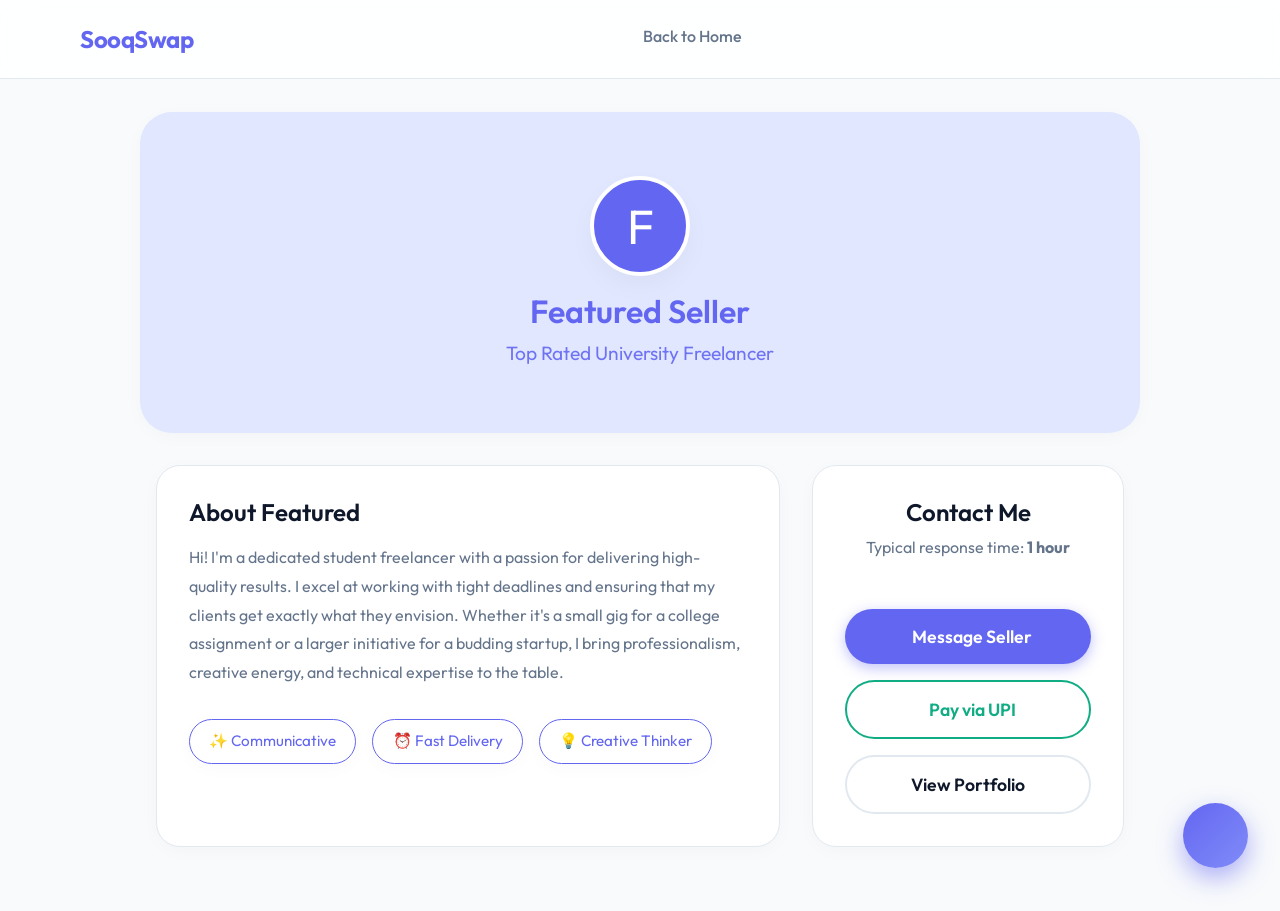
==== commit 59a278cb: "Add files via upload" ====
--- a/seller.html
+++ b/seller.html
@@ -563,6 +563,96 @@
             }
         });
     </script>
+
+    <!-- AI Chatbot Feature -->
+    <style>
+        /* Critical Chatbot Visibility Override */
+        .chatbot-container {
+            position: fixed !important;
+            bottom: 2rem !important;
+            right: 2rem !important;
+            z-index: 999999 !important;
+            display: flex !important;
+            flex-direction: column !important;
+            align-items: flex-end !important;
+        }
+
+        @keyframes bot-pulse {
+            0% {
+                box-shadow: 0 0 0 0 rgba(99, 102, 241, 0.7);
+                transform: scale(1);
+            }
+
+            70% {
+                box-shadow: 0 0 0 20px rgba(99, 102, 241, 0);
+                transform: scale(1.05);
+            }
+
+            100% {
+                box-shadow: 0 0 0 0 rgba(99, 102, 241, 0);
+                transform: scale(1);
+            }
+        }
+
+        .chat-toggle-btn {
+            width: 65px !important;
+            height: 65px !important;
+            border-radius: 50% !important;
+            background: linear-gradient(135deg, var(--brand-primary), #818cf8) !important;
+            color: white !important;
+            border: none !important;
+            box-shadow: 0 10px 25px rgba(99, 102, 241, 0.5) !important;
+            cursor: pointer !important;
+            display: flex !important;
+            align-items: center !important;
+            justify-content: center !important;
+            font-size: 2rem !important;
+            transition: transform 0.3s ease !important;
+            z-index: 999999 !important;
+            animation: bot-pulse 2s infinite !important;
+        }
+
+        .chat-toggle-btn:hover {
+            transform: scale(1.1) translateY(-5px) !important;
+            animation: none !important;
+        }
+    </style>
+    <div class="chatbot-container">
+        <!-- Floating Toggle Button -->
+        <button class="chat-toggle-btn" id="chatToggleBtn" aria-label="Open Chat">
+            <ion-icon name="chatbubble-ellipses"></ion-icon>
+        </button>
+
+        <!-- Chat Window -->
+        <div class="chat-window" id="chatWindow">
+            <div class="chat-header">
+                <div class="chat-header-info">
+                    <ion-icon name="sparkles" class="ai-sparkle"></ion-icon>
+                    <h3>SooqSwap AI</h3>
+                </div>
+                <button class="close-chat" id="closeChatBtn"><ion-icon name="close"></ion-icon></button>
+            </div>
+
+            <div class="chat-messages" id="chatMessages">
+                <!-- Default Welcome Message -->
+                <div class="message ai-message">
+                    <div class="message-content">
+                        Hi! I'm the SooqSwap AI assistant. Are you looking for a specific student freelancer today?
+                    </div>
+                </div>
+            </div>
+
+            <div class="chat-input-area">
+                <input type="text" id="chatInput" placeholder="Ask finding a freelancer..." autocomplete="off">
+                <button class="chat-send-btn" id="chatSendBtn">
+                    <ion-icon name="send"></ion-icon>
+                </button>
+            </div>
+        </div>
+    </div>
+
+    <!-- Link the external script so chat logic applies here too -->
+    <script src="script.js"></script>
 </body>
 
 </html>
--- a/style.css
+++ b/style.css
@@ -236,50 +236,76 @@
     z-index: 1;
 }
 
-/* Floating Shapes */
+/* Floating Shapes for GenZ Animations */
 .floating-shape {
-    position: absolute;
+    position: fixed;
     border-radius: var(--radius-full);
     filter: blur(80px);
-    z-index: 0;
-    opacity: 0.4;
-    animation: float 12s infinite ease-in-out alternate;
+    z-index: -1;
+    opacity: 0.45;
+    animation: genz-float 8s infinite ease-in-out alternate;
+    pointer-events: none;
 }
 
 .shape-1 {
+    left: -10%;
+    top: 5%;
+    width: 400px;
+    height: 400px;
+    background: var(--brand-primary);
+}
+
+.shape-2 {
+    right: -15%;
+    top: 30%;
+    width: 500px;
+    height: 500px;
+    background: #f472b6;
+    animation-delay: -3s;
+}
+
+.shape-3 {
+    left: 15%;
+    bottom: -10%;
     width: 350px;
     height: 350px;
-    background: var(--brand-primary);
-    top: 5%;
-    left: -10%;
-    animation-delay: 0s;
-}
-
-.shape-2 {
-    width: 450px;
-    height: 450px;
-    background: #f472b6;
-    top: 30%;
-    right: -15%;
+    background: #38bdf8;
     animation-delay: -6s;
 }
 
-.shape-3 {
-    width: 300px;
-    height: 300px;
-    background: #38bdf8;
-    bottom: -20%;
-    left: 15%;
-    animation-delay: -3s;
-}
-
-@keyframes float {
+.shape-4 {
+    right: 10%;
+    bottom: 20%;
+    width: 400px;
+    height: 400px;
+    background: #a855f7;
+    animation-delay: -4s;
+}
+
+.shape-5 {
+    left: 45%;
+    top: 40%;
+    width: 250px;
+    height: 250px;
+    background: #facc15;
+    animation-delay: -1s;
+}
+
+@keyframes genz-float {
     0% {
-        transform: translate(0, 0) scale(1);
+        transform: translate(0, 0) scale(1) rotate(0deg);
+    }
+
+    33% {
+        transform: translate(40px, -60px) scale(1.15) rotate(10deg);
+    }
+
+    66% {
+        transform: translate(-30px, 30px) scale(0.85) rotate(-10deg);
     }
 
     100% {
-        transform: translate(40px, -40px) scale(1.1);
+        transform: translate(50px, -50px) scale(1.2) rotate(15deg);
     }
 }
 
@@ -506,7 +532,11 @@
 
 .service-card:hover {
     transform: translateY(-12px);
-    box-shadow: var(--shadow-lg);
+    box-shadow: var(--shadow-md);
+}
+
+.services-grid.collapsed .service-card:nth-child(n+4) {
+    display: none;
 }
 
 .card-image {
@@ -686,18 +716,90 @@
 .category-card p {
     color: var(--text-secondary);
     font-size: 0.95rem;
+    display: flex;
+    align-items: center;
+    justify-content: center;
+    gap: 0.25rem;
+}
+
+.cat-caret {
+    transition: transform 0.3s ease;
+}
+
+.category-card.active .cat-caret {
+    transform: rotate(180deg);
+}
+
+.category-dropdown {
+    max-height: 0;
+    overflow: hidden;
+    transition: max-height 0.4s ease, margin-top 0.4s ease, opacity 0.4s ease;
+    opacity: 0;
+    display: flex;
+    flex-direction: column;
+    gap: 0.5rem;
+    text-align: left;
+}
+
+.category-card.active .category-dropdown {
+    max-height: 250px;
+    margin-top: 1.5rem;
+    opacity: 1;
+}
+
+.category-dropdown a {
+    color: var(--text-secondary);
+    text-decoration: none;
+    font-size: 0.9rem;
+    padding: 0.5rem;
+    border-radius: var(--radius-sm);
+    transition: background-color 0.2s, color 0.2s, padding-left 0.2s;
+    background: var(--bg-primary);
+}
+
+.category-dropdown a:hover {
+    color: var(--brand-primary);
+    background: rgba(99, 102, 241, 0.05);
+    padding-left: 0.75rem;
 }
 
 /* How It Works Section */
 .how-it-works {
-    padding: 6rem 0;
-    background-color: var(--bg-primary);
+    padding: 4rem 2rem;
+    max-width: 1200px;
+    margin: 4rem auto;
+    border-radius: var(--radius-lg);
+    background: var(--nav-bg);
+    backdrop-filter: blur(20px);
+    -webkit-backdrop-filter: blur(20px);
+    border: 1px solid var(--border-color);
+    box-shadow: var(--shadow-lg);
+    position: relative;
+    overflow: hidden;
+}
+
+.how-it-works::before {
+    content: '';
+    position: absolute;
+    top: 0;
+    left: 0;
+    right: 0;
+    bottom: 0;
+    background: linear-gradient(135deg, rgba(255, 255, 255, 0.08) 0%, rgba(255, 255, 255, 0) 100%);
+    pointer-events: none;
+    z-index: 0;
+}
+
+.how-it-works>* {
+    position: relative;
+    z-index: 1;
 }
 
 .section-header.center {
     text-align: center;
     justify-content: center;
     flex-direction: column;
+    align-items: center;
 }
 
 .steps-container {
@@ -1378,6 +1480,227 @@
     color: var(--text-secondary);
 }
 
+/* AI Chatbot Styles */
+.chatbot-container {
+    position: fixed;
+    bottom: 2rem;
+    right: 2rem;
+    z-index: 1000;
+    display: flex;
+    flex-direction: column;
+    align-items: flex-end;
+}
+
+.chat-toggle-btn {
+    width: 60px;
+    height: 60px;
+    border-radius: 50%;
+    background: linear-gradient(135deg, var(--brand-primary), #818cf8);
+    color: white;
+    border: none;
+    box-shadow: var(--shadow-lg);
+    cursor: pointer;
+    display: flex;
+    align-items: center;
+    justify-content: center;
+    font-size: 1.8rem;
+    transition: transform 0.3s ease, box-shadow 0.3s ease;
+    z-index: 1001;
+}
+
+.chat-toggle-btn:hover {
+    transform: scale(1.05) translateY(-5px);
+    box-shadow: 0 15px 35px -5px rgba(99, 102, 241, 0.4);
+}
+
+.chat-window {
+    position: absolute;
+    bottom: 80px;
+    right: 0;
+    width: 350px;
+    background: var(--bg-secondary);
+    border-radius: var(--radius-lg);
+    box-shadow: var(--shadow-lg);
+    border: 1px solid var(--border-color);
+    overflow: hidden;
+    display: flex;
+    flex-direction: column;
+    height: 450px;
+    opacity: 0;
+    pointer-events: none;
+    transform: translateY(20px) scale(0.95);
+    transition: opacity 0.3s ease, transform 0.3s cubic-bezier(0.175, 0.885, 0.32, 1.275);
+    transform-origin: bottom right;
+}
+
+.chat-window.open {
+    opacity: 1;
+    pointer-events: auto;
+    transform: translateY(0) scale(1);
+}
+
+.chat-header {
+    background: linear-gradient(135deg, #1e293b, #0f172a);
+    color: white;
+    padding: 1rem 1.2rem;
+    display: flex;
+    justify-content: space-between;
+    align-items: center;
+    border-bottom: 1px solid rgba(255, 255, 255, 0.1);
+}
+
+[data-theme="light"] .chat-header {
+    background: linear-gradient(135deg, var(--brand-primary), #4f46e5);
+}
+
+.chat-header-info {
+    display: flex;
+    align-items: center;
+    gap: 0.5rem;
+}
+
+.chat-header-info h3 {
+    font-size: 1.1rem;
+    font-weight: 600;
+    margin: 0;
+}
+
+.ai-sparkle {
+    color: #fbbf24;
+    animation: sparkle 2s infinite ease-in-out alternate;
+}
+
+@keyframes sparkle {
+    0% {
+        transform: scale(0.8);
+        opacity: 0.7;
+    }
+
+    100% {
+        transform: scale(1.2);
+        opacity: 1;
+    }
+}
+
+.close-chat {
+    background: transparent;
+    border: none;
+    color: rgba(255, 255, 255, 0.7);
+    font-size: 1.5rem;
+    cursor: pointer;
+    transition: color 0.2s;
+    display: flex;
+}
+
+.close-chat:hover {
+    color: white;
+}
+
+.chat-messages {
+    flex: 1;
+    padding: 1.2rem;
+    overflow-y: auto;
+    display: flex;
+    flex-direction: column;
+    gap: 1rem;
+    background: var(--bg-primary);
+}
+
+/* Custom Scrollbar for Chat */
+.chat-messages::-webkit-scrollbar {
+    width: 6px;
+}
+
+.chat-messages::-webkit-scrollbar-track {
+    background: transparent;
+}
+
+.chat-messages::-webkit-scrollbar-thumb {
+    background: var(--border-color);
+    border-radius: 10px;
+}
+
+.message {
+    display: flex;
+    width: 100%;
+}
+
+.message-content {
+    max-width: 85%;
+    padding: 0.8rem 1rem;
+    font-size: 0.95rem;
+    line-height: 1.4;
+    border-radius: 18px;
+    word-break: break-word;
+}
+
+.ai-message {
+    justify-content: flex-start;
+}
+
+.ai-message .message-content {
+    background: var(--bg-secondary);
+    color: var(--text-primary);
+    border: 1px solid var(--border-color);
+    border-bottom-left-radius: 4px;
+}
+
+.user-message {
+    justify-content: flex-end;
+}
+
+.user-message .message-content {
+    background: var(--brand-primary);
+    color: white;
+    border-bottom-right-radius: 4px;
+}
+
+.chat-input-area {
+    padding: 1rem;
+    background: var(--bg-secondary);
+    border-top: 1px solid var(--border-color);
+    display: flex;
+    gap: 0.5rem;
+}
+
+.chat-input-area input {
+    flex: 1;
+    background: var(--bg-primary);
+    border: 1px solid var(--border-color);
+    padding: 0.8rem 1rem;
+    border-radius: var(--radius-full);
+    outline: none;
+    color: var(--text-primary);
+    font-family: inherit;
+    font-size: 0.95rem;
+    transition: border-color 0.2s;
+}
+
+.chat-input-area input:focus {
+    border-color: var(--brand-primary);
+}
+
+.chat-send-btn {
+    width: 44px;
+    height: 44px;
+    border-radius: 50%;
+    background: var(--brand-primary);
+    color: white;
+    border: none;
+    display: flex;
+    align-items: center;
+    justify-content: center;
+    font-size: 1.2rem;
+    cursor: pointer;
+    transition: background-color 0.2s, transform 0.2s;
+    flex-shrink: 0;
+}
+
+.chat-send-btn:hover {
+    background: var(--brand-primary-hover);
+    transform: scale(1.05);
+}
+
 /* Base Responsive Elements */
 @media (max-width: 600px) {
 
